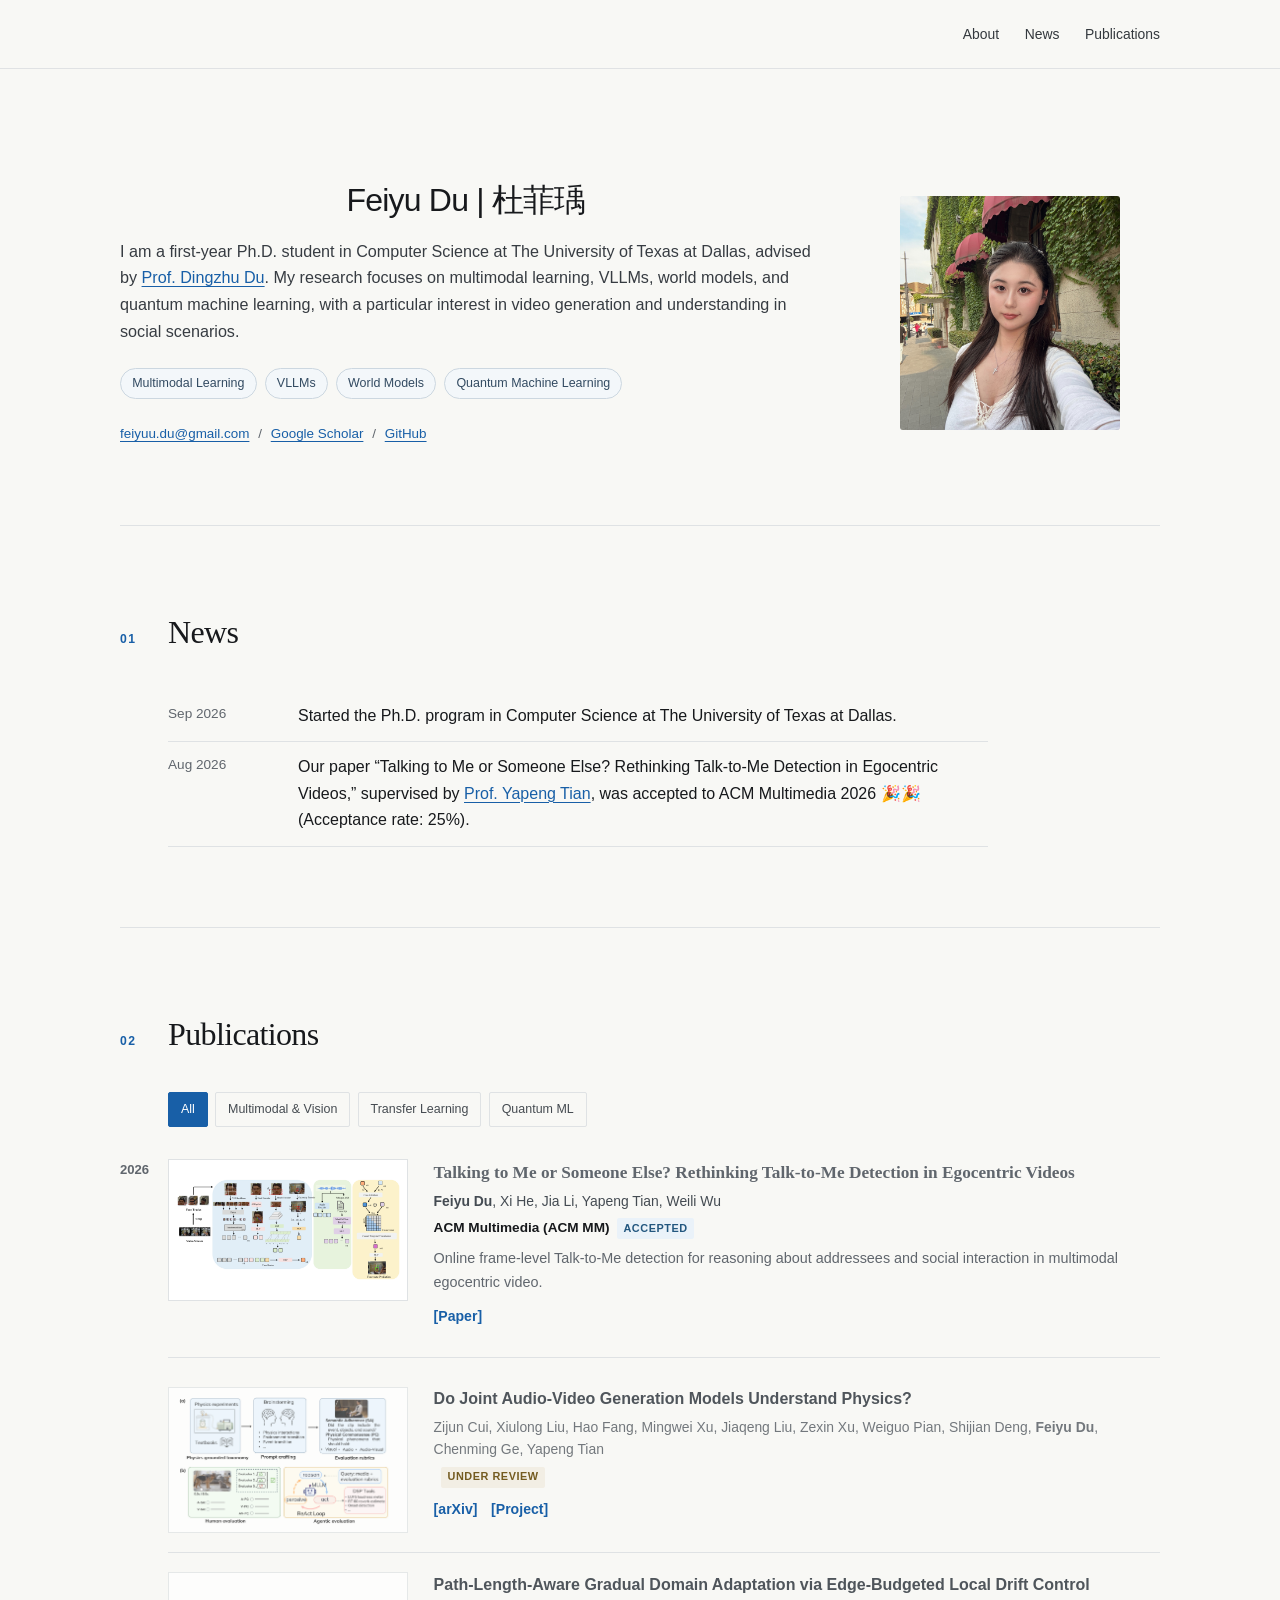
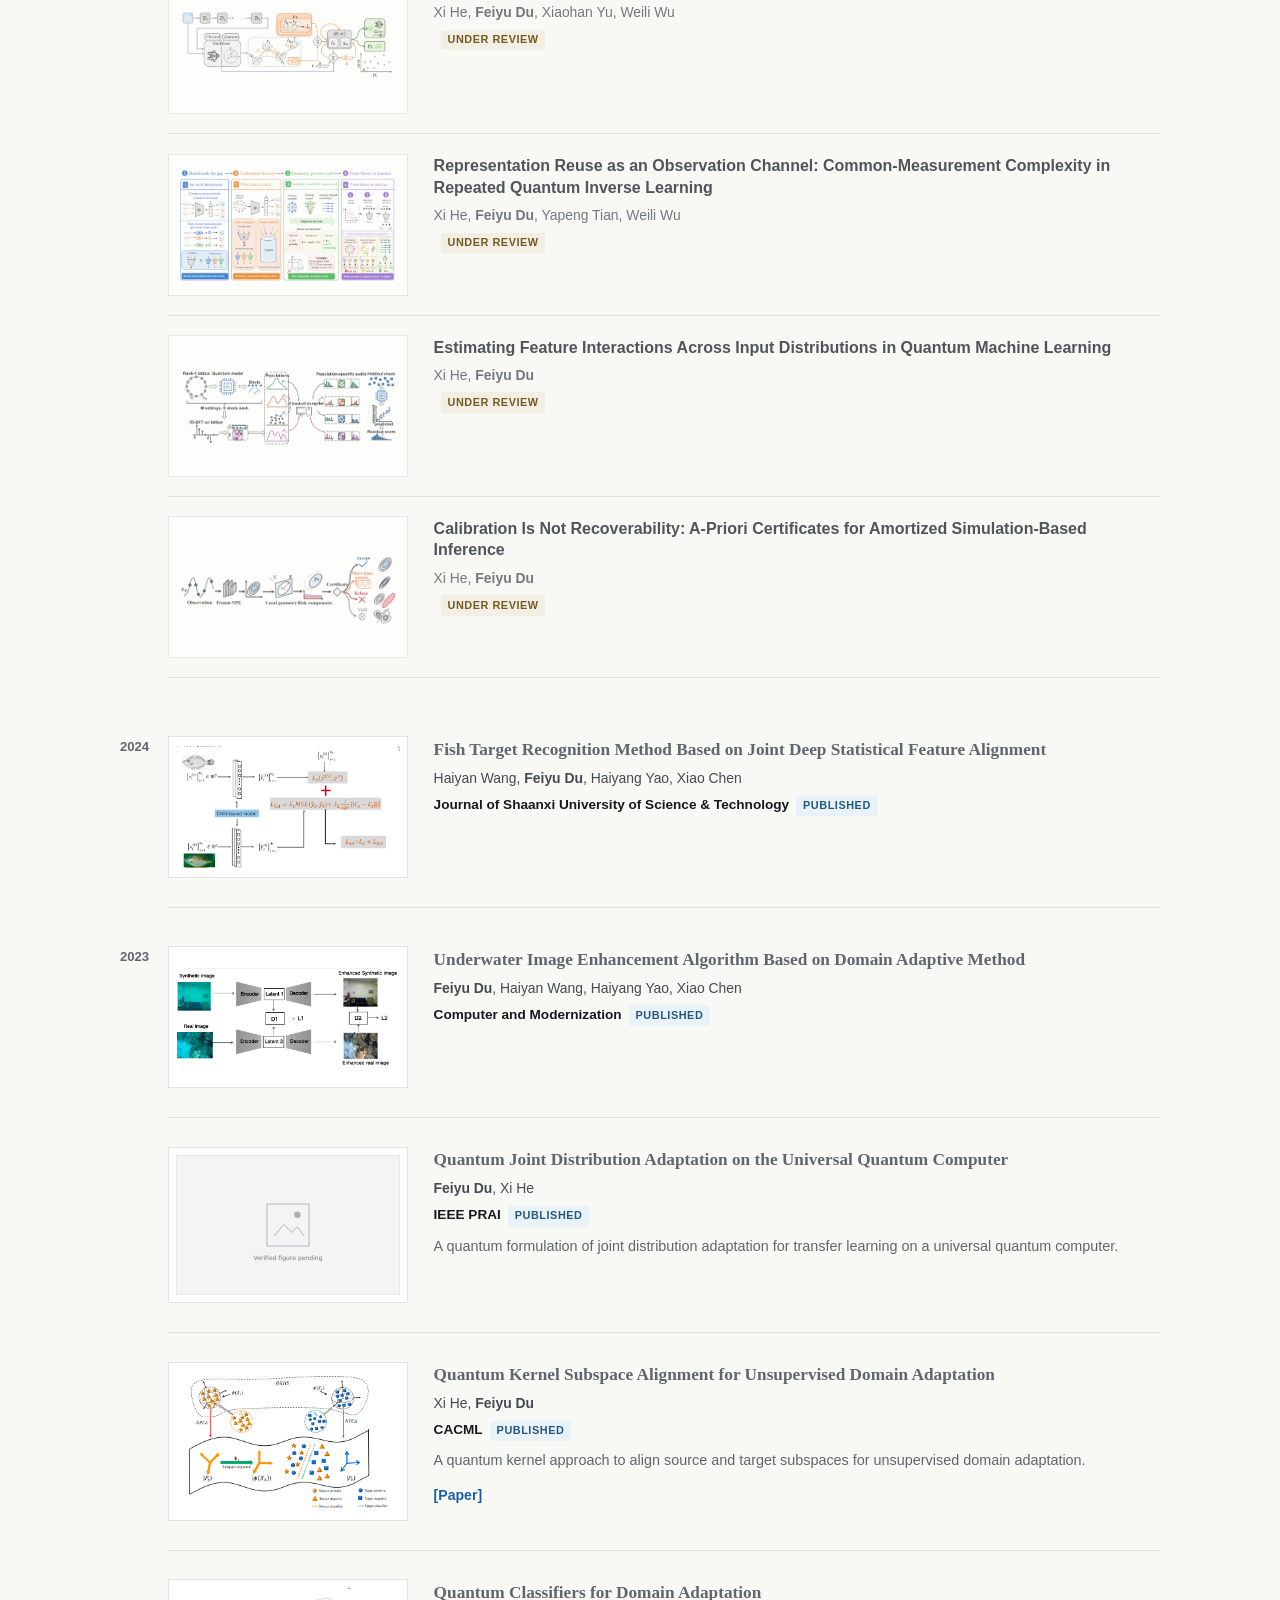
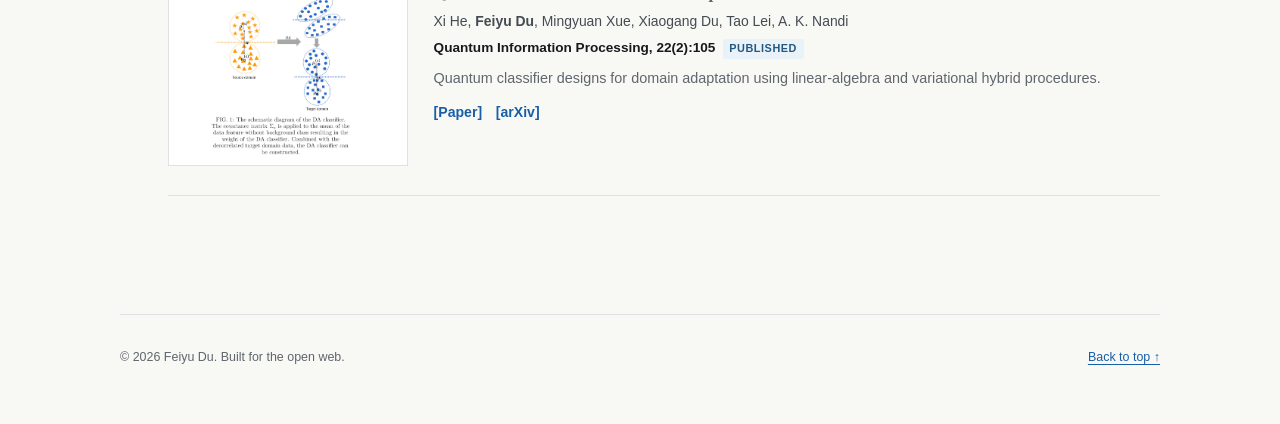
==== index.html @ 26a2f78e "Publish academic website" ====
<!doctype html>
<html lang="en">
<head>
  <meta charset="utf-8">
  <meta name="viewport" content="width=device-width, initial-scale=1">
  <title>Feiyu Du | Computer Science Ph.D. Student</title>
  <meta name="description" content="Feiyu Du is a Computer Science Ph.D. student at The University of Texas at Dallas working on multimodal learning, egocentric video understanding, and social intelligence.">
  <meta name="author" content="Feiyu Du">
  <meta name="theme-color" content="#f8f8f5">
  <meta property="og:type" content="website">
  <meta property="og:url" content="https://feiyu-du.github.io/">
  <meta property="og:title" content="Feiyu Du | Computer Science Ph.D. Student">
  <meta property="og:description" content="Research in multimodal learning, egocentric video understanding, and social intelligence.">
  <meta property="og:image" content="https://feiyu-du.github.io/assets/og-placeholder.svg">
  <link rel="canonical" href="https://feiyu-du.github.io/">
  <link rel="icon" href="assets/favicon.svg" type="image/svg+xml">
  <link rel="stylesheet" href="css/style.css">
  <link rel="stylesheet" href="css/refinements.css">
  <script src="js/main.js" defer></script>
</head>
<body>
  <a class="skip-link" href="#main">Skip to content</a>
  <header class="site-header">
    <nav class="nav wrap" aria-label="Main navigation">
      <button class="nav-toggle" aria-expanded="false" aria-controls="nav-links">Menu</button>
      <div class="nav-links" id="nav-links">
        <a href="#about">About</a><a href="#news">News</a><a href="#publications">Publications</a>
      </div>
    </nav>
  </header>

  <main id="main">
    <section class="intro wrap" id="about">
      <div class="intro-copy">
        <h1>Feiyu Du | 杜菲瑀</h1>
        <p class="bio">I am a first-year Ph.D. student in Computer Science at The University of Texas at Dallas, advised by <a href="https://personal.utdallas.edu/~dxd056000/" target="_blank" rel="noopener noreferrer">Prof. Dingzhu Du</a>. My research focuses on multimodal learning, VLLMs, world models, and quantum machine learning, with a particular interest in video generation and understanding in social scenarios.</p>
        <ul class="interest-list" aria-label="Research interests">
          <li>Multimodal Learning</li><li>VLLMs</li><li>World Models</li><li>Quantum Machine Learning</li>
        </ul>
        <div class="profile-links" aria-label="Profile links">
          <a href="mailto:feiyuu.du@gmail.com">feiyuu.du@gmail.com</a>
          <a href="https://scholar.google.com.hk/citations?user=C6yxoiUAAAAJ&amp;hl=zh-CN" target="_blank" rel="noopener">Google Scholar</a>
          <a href="https://github.com/Feiyu-Du" target="_blank" rel="noopener">GitHub</a>
        </div>
      </div>
      <figure class="portrait">
        <img src="assets/profile.jpg" data-fallback="assets/profile-placeholder.svg" onerror="this.onerror=null;this.closest('figure').classList.add('placeholder');this.src=this.dataset.fallback" alt="Portrait of Feiyu Du" width="360" height="440">
        <figcaption class="placeholder-note">Replace <code>assets/profile.jpg</code> with your photo.</figcaption>
      </figure>
    </section>

    <section class="section wrap" id="news">
      <div class="section-heading"><p class="section-index">01</p><h2>News</h2></div>
      <div id="news-list" class="news-list" aria-live="polite"><p class="loading">Loading news…</p></div>
      <button id="news-more" class="text-button" hidden>Show more</button>
    </section>

    <section class="section wrap" id="publications">
      <div class="section-heading"><p class="section-index">02</p><h2>Publications</h2></div>
      <div class="filters" role="group" aria-label="Filter publications">
        <button class="filter active" data-filter="all" aria-pressed="true">All</button>
        <button class="filter" data-filter="multimodal">Multimodal &amp; Vision</button>
        <button class="filter" data-filter="transfer">Transfer Learning</button>
        <button class="filter" data-filter="quantum">Quantum ML</button>
      </div>
      <div id="publication-list" aria-live="polite"><p class="loading">Loading publications…</p></div>
    </section>
  </main>

  <footer class="footer wrap"><p>© <span id="year"></span> Feiyu Du. Built for the open web.</p><a href="#about">Back to top ↑</a></footer>
</body>
</html>
---- css/style.css ----
:root{--bg:#f8f8f5;--paper:#fff;--ink:#17191c;--muted:#60666d;--line:#dfe2e4;--blue:#185fa7;--blue-soft:#eaf2f9;--max:1040px}*{box-sizing:border-box}html{scroll-behavior:smooth;scroll-padding-top:5.5rem}body{margin:0;background:var(--bg);color:var(--ink);font-family:Inter,ui-sans-serif,-apple-system,BlinkMacSystemFont,"Segoe UI",sans-serif;font-size:16px;line-height:1.65;-webkit-font-smoothing:antialiased}a{color:var(--blue);text-decoration-thickness:1px;text-underline-offset:3px}a:hover{color:#0b477e}.wrap{width:min(calc(100% - 40px),var(--max));margin-inline:auto}.skip-link{position:fixed;top:-100px;left:1rem;z-index:100;padding:.65rem 1rem;background:var(--ink);color:white}.skip-link:focus{top:1rem}.site-header{position:sticky;top:0;z-index:20;border-bottom:1px solid rgba(220,223,225,.85);background:rgba(248,248,245,.96)}.nav{height:68px;display:flex;align-items:center;justify-content:space-between}.wordmark{display:grid;place-items:center;width:34px;height:34px;border:1px solid var(--ink);color:var(--ink);font-family:Georgia,serif;font-weight:700;text-decoration:none}.nav-links{display:flex;gap:1.6rem}.nav-links a{color:#34393e;font-size:.87rem;text-decoration:none}.nav-links a:hover,.nav-links a.active{color:var(--blue)}.nav-toggle{display:none;border:0;background:none;font:inherit;color:var(--ink)}.intro{display:grid;grid-template-columns:minmax(0,1fr) 260px;gap:5.5rem;align-items:center;padding-block:7rem 5rem}.eyebrow,.section-index{margin:0 0 .7rem;color:var(--blue);font-size:.76rem;font-weight:700;letter-spacing:.13em;text-transform:uppercase}.intro h1{margin:0;font-family:Georgia,"Times New Roman",serif;font-size:clamp(3.2rem,7vw,5.4rem);font-weight:500;line-height:1;letter-spacing:-.045em}.role{margin:1.25rem 0 1.6rem;font-size:1.08rem;font-weight:650;line-height:1.45}.role span{color:var(--muted);font-weight:450}.bio{max-width:720px;margin:0;color:#373c42;font-size:1.01rem}.interest-list{display:flex;flex-wrap:wrap;gap:.5rem;margin:1.5rem 0 0;padding:0;list-style:none}.interest-list li{padding:.25rem .7rem;border:1px solid #ccd7e0;border-radius:99px;color:#334b62;background:#f3f7fa;font-size:.78rem}.profile-links{display:flex;flex-wrap:wrap;gap:1.2rem;margin-top:1.5rem}.profile-links a,.paper-links a{font-size:.88rem;font-weight:650}.portrait{margin:0}.portrait img{display:block;width:100%;aspect-ratio:4/5;object-fit:cover;border-radius:3px;filter:grayscale(8%);background:#eceeed}.portrait.placeholder img{object-fit:cover}.placeholder-note{display:none;margin-top:.55rem;color:var(--muted);font-size:.72rem}.portrait.placeholder .placeholder-note{display:block}.section{padding-block:5rem;border-top:1px solid var(--line)}.section-heading{display:grid;grid-template-columns:48px 1fr;align-items:baseline;margin-bottom:2rem}.section-heading h2{margin:0;font-family:Georgia,"Times New Roman",serif;font-size:2rem;font-weight:500;letter-spacing:-.02em}.section-index{margin:0}.section-lede{max-width:650px;margin:-1rem 0 1.75rem 48px;color:var(--muted)}.news-list{max-width:820px;margin-left:48px}.news-item{display:grid;grid-template-columns:110px 1fr;gap:1.25rem;padding:.75rem 0;border-bottom:1px solid var(--line)}.news-date{color:var(--muted);font-size:.85rem;font-variant-numeric:tabular-nums}.news-item p{margin:0}.text-button{margin:1.2rem 0 0 48px;padding:0;border:0;border-bottom:1px solid;background:none;color:var(--blue);font:650 .85rem/1.6 inherit;cursor:pointer}.featured-list{display:grid;gap:1.5rem}.featured-card{display:grid;grid-template-columns:270px 1fr;gap:2rem;min-height:190px;padding:1rem;background:var(--paper);border:1px solid var(--line);border-radius:5px}.featured-card:first-child{border-left:3px solid var(--blue)}.featured-card img{width:100%;height:100%;min-height:170px;object-fit:cover;background:#eef1f3}.featured-content{align-self:center;padding:.5rem .75rem .5rem 0}.featured-content h3,.publication h3,.timeline h3{margin:0 0 .45rem;font-family:Georgia,"Times New Roman",serif;font-size:1.15rem;line-height:1.35}.authors,.venue,.description{margin:.25rem 0}.authors{color:#444b52;font-size:.87rem}.venue{font-size:.85rem;font-weight:650}.description{color:var(--muted);font-size:.9rem}.status{display:inline-block;margin-left:.45rem;padding:.08rem .42rem;border-radius:2px;background:var(--blue-soft);color:#23577f;font-size:.68rem;text-transform:uppercase;letter-spacing:.05em}.status.under-review{background:#f2eee4;color:#745b20}.paper-links{display:flex;flex-wrap:wrap;gap:.85rem;margin-top:.65rem}.paper-links a{text-decoration:none}.paper-links a::before{content:"["}.paper-links a::after{content:"]"}.filters{display:flex;flex-wrap:wrap;gap:.45rem;margin:0 0 2rem 48px}.filter{padding:.38rem .75rem;border:1px solid var(--line);border-radius:2px;background:transparent;color:#454b51;font:inherit;font-size:.78rem;cursor:pointer}.filter:hover,.filter.active{border-color:var(--blue);background:var(--blue);color:#fff}.year-group{display:grid;grid-template-columns:48px 1fr;margin-bottom:2.4rem}.year-group h3{margin:0;color:var(--muted);font-size:.82rem;font-weight:700}.publication{padding:0 0 1.55rem;margin-bottom:1.55rem;border-bottom:1px solid var(--line)}.publication:last-child{margin-bottom:0}.publication h3{font-size:1.08rem}.publication.hidden,.year-group.hidden{display:none}.timeline{margin-left:48px}.timeline article{display:grid;grid-template-columns:175px 1fr;gap:2rem;padding:0 0 2.25rem}.timeline-date{color:var(--muted);font-size:.82rem;font-variant-numeric:tabular-nums}.timeline p{margin:.25rem 0;color:#4d535a}.timeline .position{color:var(--ink);font-weight:600}.education-list article{padding-bottom:1.5rem}.footer{display:flex;justify-content:space-between;padding-block:2rem 3.5rem;border-top:1px solid var(--line);color:var(--muted);font-size:.78rem}.footer p{margin:0}.loading{color:var(--muted)}@media(max-width:760px){.wrap{width:min(calc(100% - 30px),var(--max))}.nav-toggle{display:block}.nav-links{position:absolute;top:68px;left:0;right:0;display:none;flex-direction:column;gap:0;padding:.65rem 15px 1rem;border-bottom:1px solid var(--line);background:var(--bg)}.nav-links.open{display:flex}.nav-links a{padding:.55rem 0}.intro{grid-template-columns:1fr;padding-block:4rem 3.5rem;gap:2.5rem}.portrait{grid-row:1;width:150px}.intro h1{font-size:3.5rem}.section{padding-block:3.5rem}.featured-card{grid-template-columns:1fr;gap:1rem}.featured-card img{height:auto;aspect-ratio:16/8;min-height:0}.featured-content{padding:0 .35rem .5rem}.section-lede,.filters,.news-list,.timeline{margin-left:0}.year-group{grid-template-columns:1fr;gap:.8rem}.year-group>h3{font-size:.76rem}.timeline article{grid-template-columns:1fr;gap:.35rem}.news-item{grid-template-columns:88px 1fr;gap:.8rem}.footer{gap:1rem}}@media(prefers-reduced-motion:reduce){html{scroll-behavior:auto}}@media print{.site-header,.filters,.nav-toggle,.text-button{display:none}.intro,.section{padding-block:2rem}.featured-card{break-inside:avoid}}
---- css/refinements.css ----
/* Final visual hierarchy refinements. Loaded after the base stylesheet. */
body { overflow-x: hidden; }
.nav { justify-content: flex-end; }
.intro h1 {
  font-family: Inter, ui-sans-serif, -apple-system, BlinkMacSystemFont, "Segoe UI", sans-serif;
  font-size: 2rem;
  font-weight: 500;
  line-height: 1.2;
  letter-spacing: -.025em;
  text-align: center;
  margin-bottom: 1.15rem;
}
.profile-links { gap: 0; }
.profile-links a { font-size: .84rem; font-weight: 500; }
.profile-links a + a::before {
  content: "/";
  display: inline-block;
  margin: 0 .55rem;
  color: var(--muted);
  text-decoration: none;
}
.intro-copy,
.featured-content,
.publication { min-width: 0; overflow-wrap: anywhere; }

.portrait { width: 220px; }
.portrait img {
  width: 220px;
  max-width: 100%;
  height: auto;
  aspect-ratio: auto;
  object-fit: contain;
  border-radius: 3px;
}
.featured-card:first-child {
  grid-template-columns: 330px 1fr;
  border-left: 4px solid var(--blue);
  box-shadow: 0 10px 28px rgba(30, 55, 75, .07);
}

.publication.is-under-review { padding-bottom: 1.2rem; margin-bottom: 1.2rem; }
.publication.is-under-review h3 {
  color: #4f555b;
  font-family: Inter, ui-sans-serif, -apple-system, BlinkMacSystemFont, "Segoe UI", sans-serif;
  font-size: 1rem;
  font-weight: 600;
}
.publication.is-under-review .authors,
.publication.is-under-review .venue { color: #73787d; }
.undated-review-list {
  margin-bottom: 2.5rem;
  padding-bottom: .6rem;
  border-bottom: 1px dashed #c8cdd1;
}

.publication {
  display: grid;
  grid-template-columns: 240px minmax(0, 1fr);
  gap: 1.6rem;
  align-items: start;
  padding-bottom: 1.8rem;
  margin-bottom: 1.8rem;
}
.publication-image {
  display: grid;
  place-items: center;
  width: 240px;
  min-height: 142px;
  padding: .45rem;
  background: #fff;
  border: 1px solid var(--line);
}
.publication-image img {
  display: block;
  width: 100%;
  height: auto;
  max-height: 170px;
  object-fit: contain;
}
.publication-content { min-width: 0; padding-top: .1rem; }
.publication-content h3 { margin-bottom: .35rem; }
.publication-content .description { margin-top: .5rem; }
.publication.is-under-review .publication-image { opacity: .72; }

@media (max-width: 760px) {
  .wrap { width: calc(100vw - 30px); max-width: calc(100vw - 30px); }
  .intro h1 { font-size: 1.8rem; }
  .portrait { width: min(220px, 100%); }
  .featured-card:first-child { grid-template-columns: 1fr; }
  .publication { grid-template-columns: 1fr; gap: 1rem; }
  .publication-image { width: 100%; min-height: 0; }
  .publication-image img { max-height: 220px; }
  main,
  .wrap,
  .intro-copy,
  .bio,
  #publication-list,
  .year-group,
  .year-group > div,
  .publication-content { min-width: 0; max-width: 100%; }
  .filters { flex-wrap: nowrap; overflow-x: auto; padding-bottom: .35rem; }
}
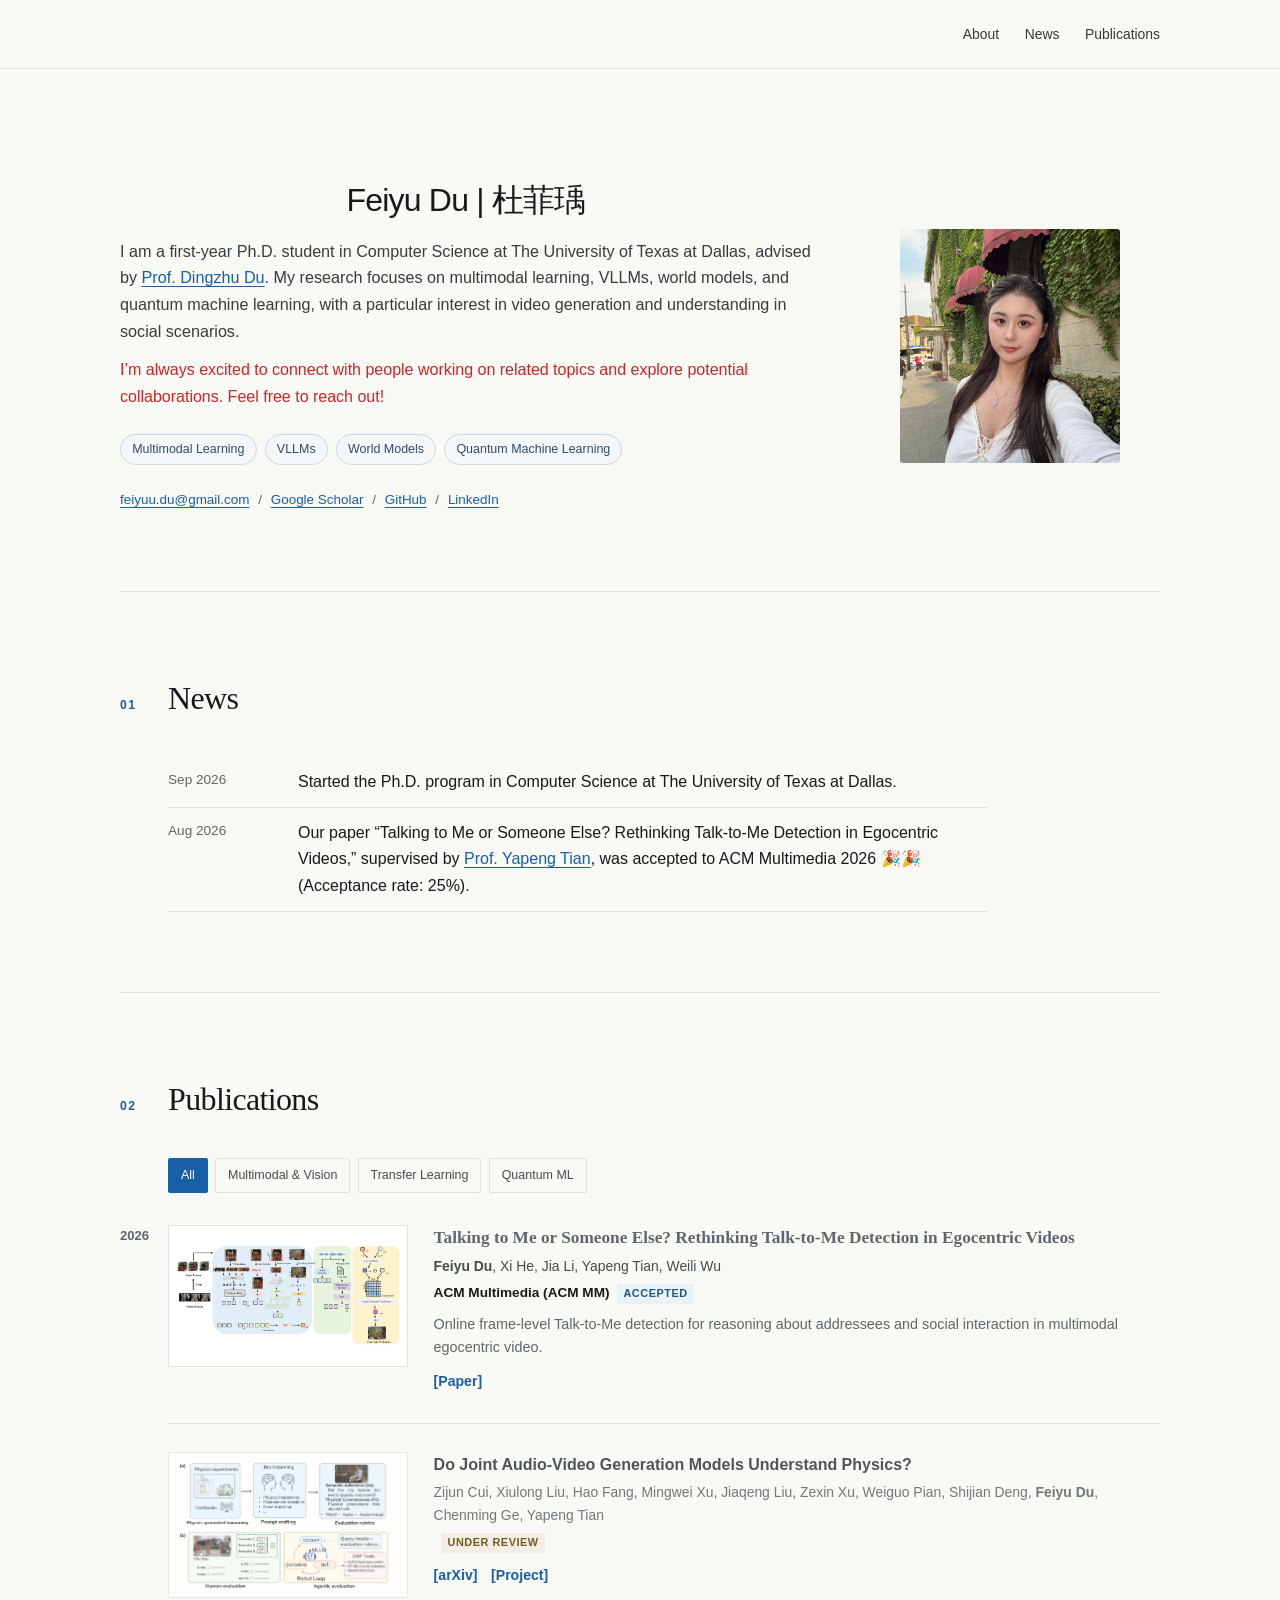
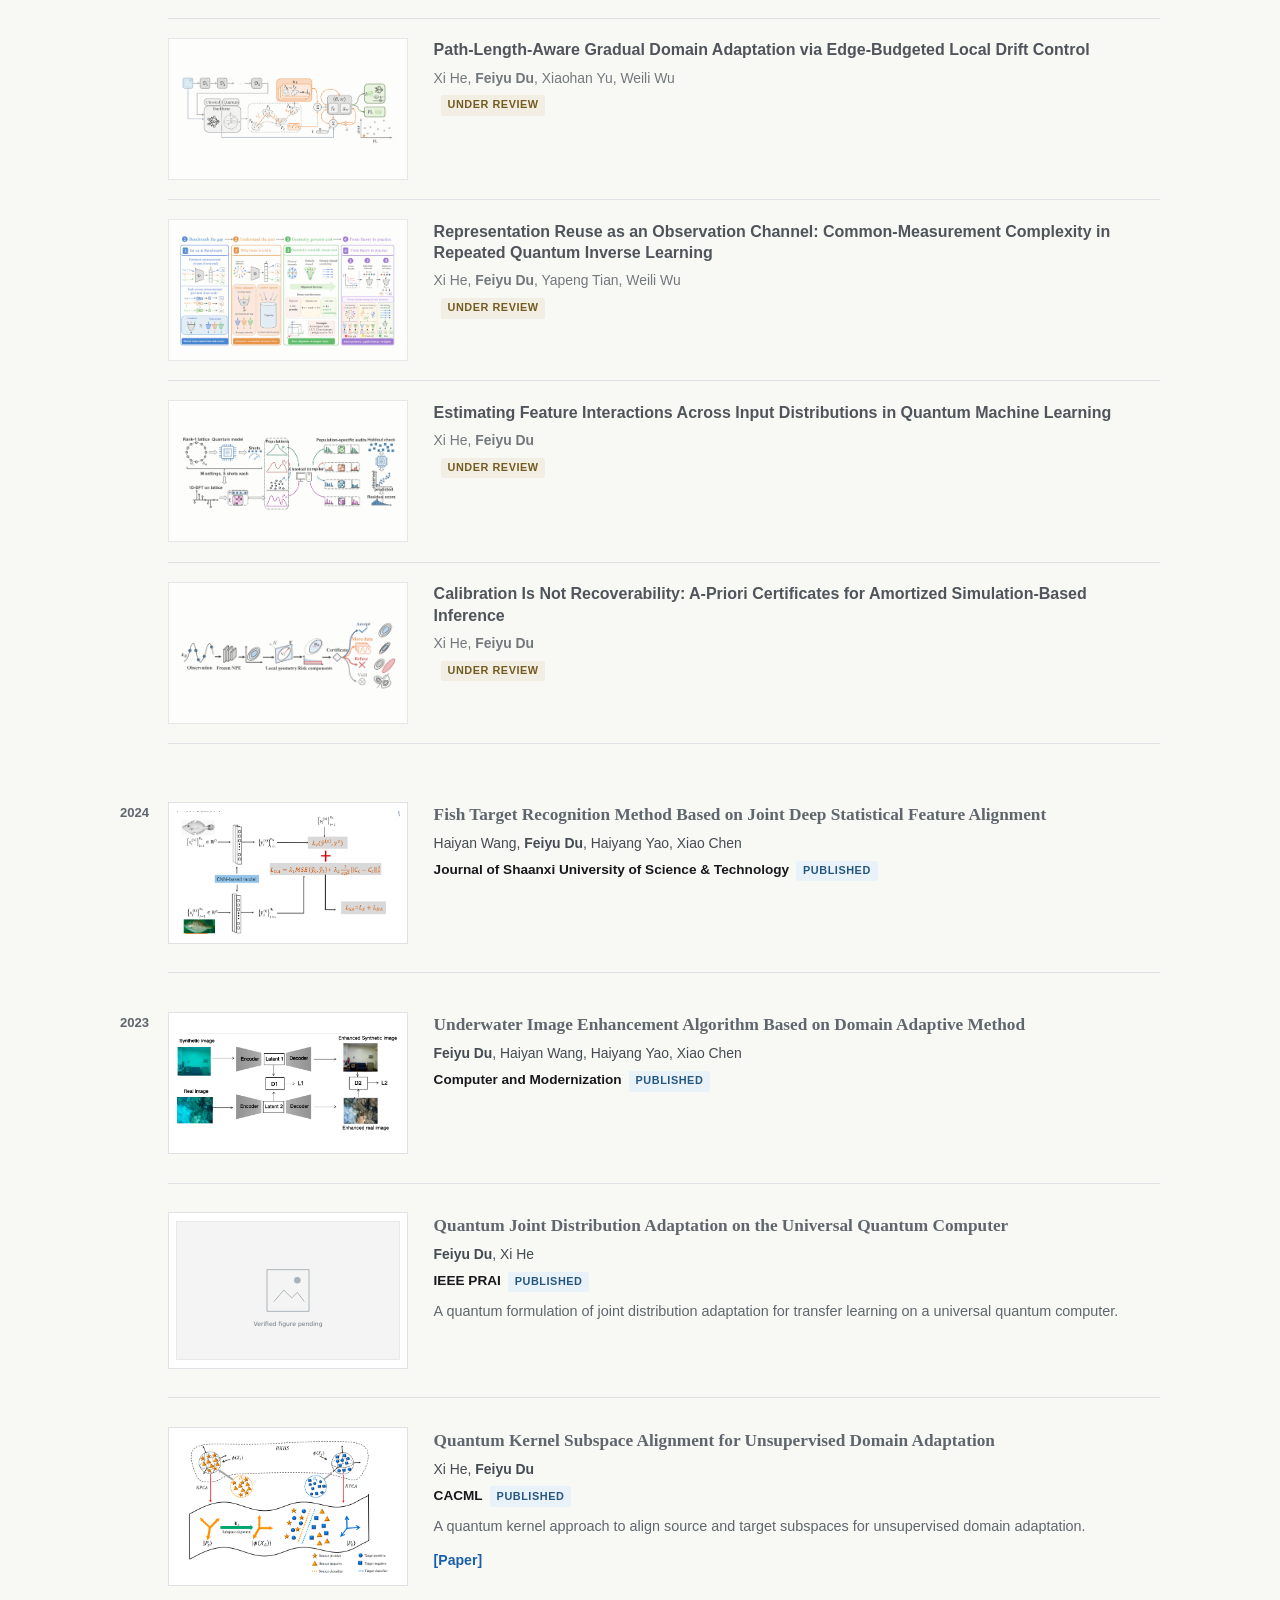
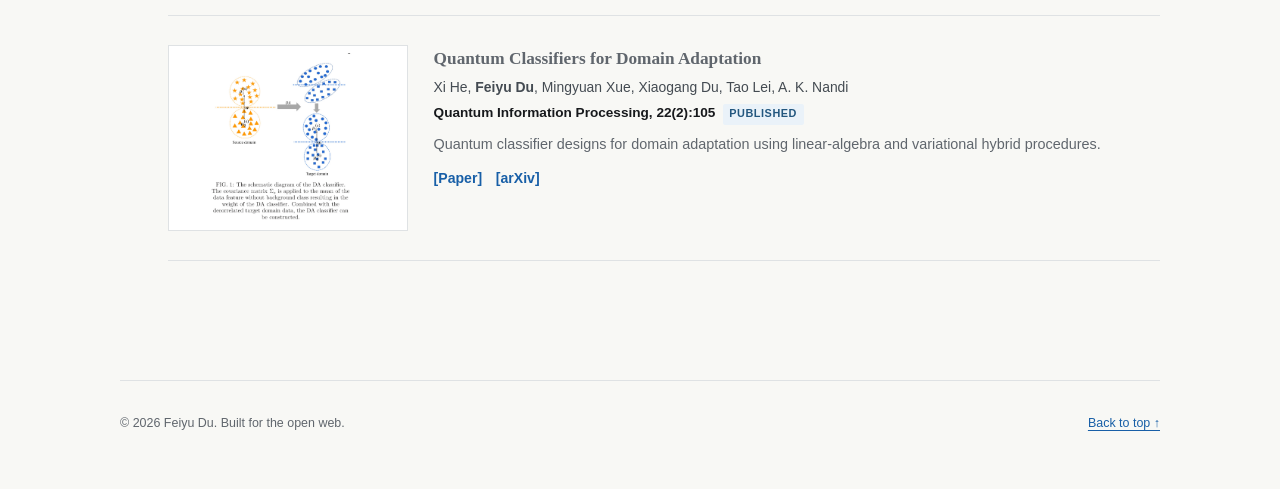
==== commit 39699490: "Add collaboration note and LinkedIn profile" ====
--- a/index.html
+++ b/index.html
@@ -34,6 +34,7 @@
       <div class="intro-copy">
         <h1>Feiyu Du | 杜菲瑀</h1>
         <p class="bio">I am a first-year Ph.D. student in Computer Science at The University of Texas at Dallas, advised by <a href="https://personal.utdallas.edu/~dxd056000/" target="_blank" rel="noopener noreferrer">Prof. Dingzhu Du</a>. My research focuses on multimodal learning, VLLMs, world models, and quantum machine learning, with a particular interest in video generation and understanding in social scenarios.</p>
+        <p class="collaboration-note">I’m always excited to connect with people working on related topics and explore potential collaborations. Feel free to reach out!</p>
         <ul class="interest-list" aria-label="Research interests">
           <li>Multimodal Learning</li><li>VLLMs</li><li>World Models</li><li>Quantum Machine Learning</li>
         </ul>
@@ -41,6 +42,7 @@
           <a href="mailto:feiyuu.du@gmail.com">feiyuu.du@gmail.com</a>
           <a href="https://scholar.google.com.hk/citations?user=C6yxoiUAAAAJ&amp;hl=zh-CN" target="_blank" rel="noopener">Google Scholar</a>
           <a href="https://github.com/Feiyu-Du" target="_blank" rel="noopener">GitHub</a>
+          <a href="https://www.linkedin.com/in/feiyu-iris-du-802977411/" target="_blank" rel="noopener noreferrer">LinkedIn</a>
         </div>
       </div>
       <figure class="portrait">
--- a/css/refinements.css
+++ b/css/refinements.css
@@ -12,6 +12,7 @@
 }
 .profile-links { gap: 0; }
 .profile-links a { font-size: .84rem; font-weight: 500; }
+.collaboration-note { margin: .8rem 0 0; color: #c62828; }
 .profile-links a + a::before {
   content: "/";
   display: inline-block;
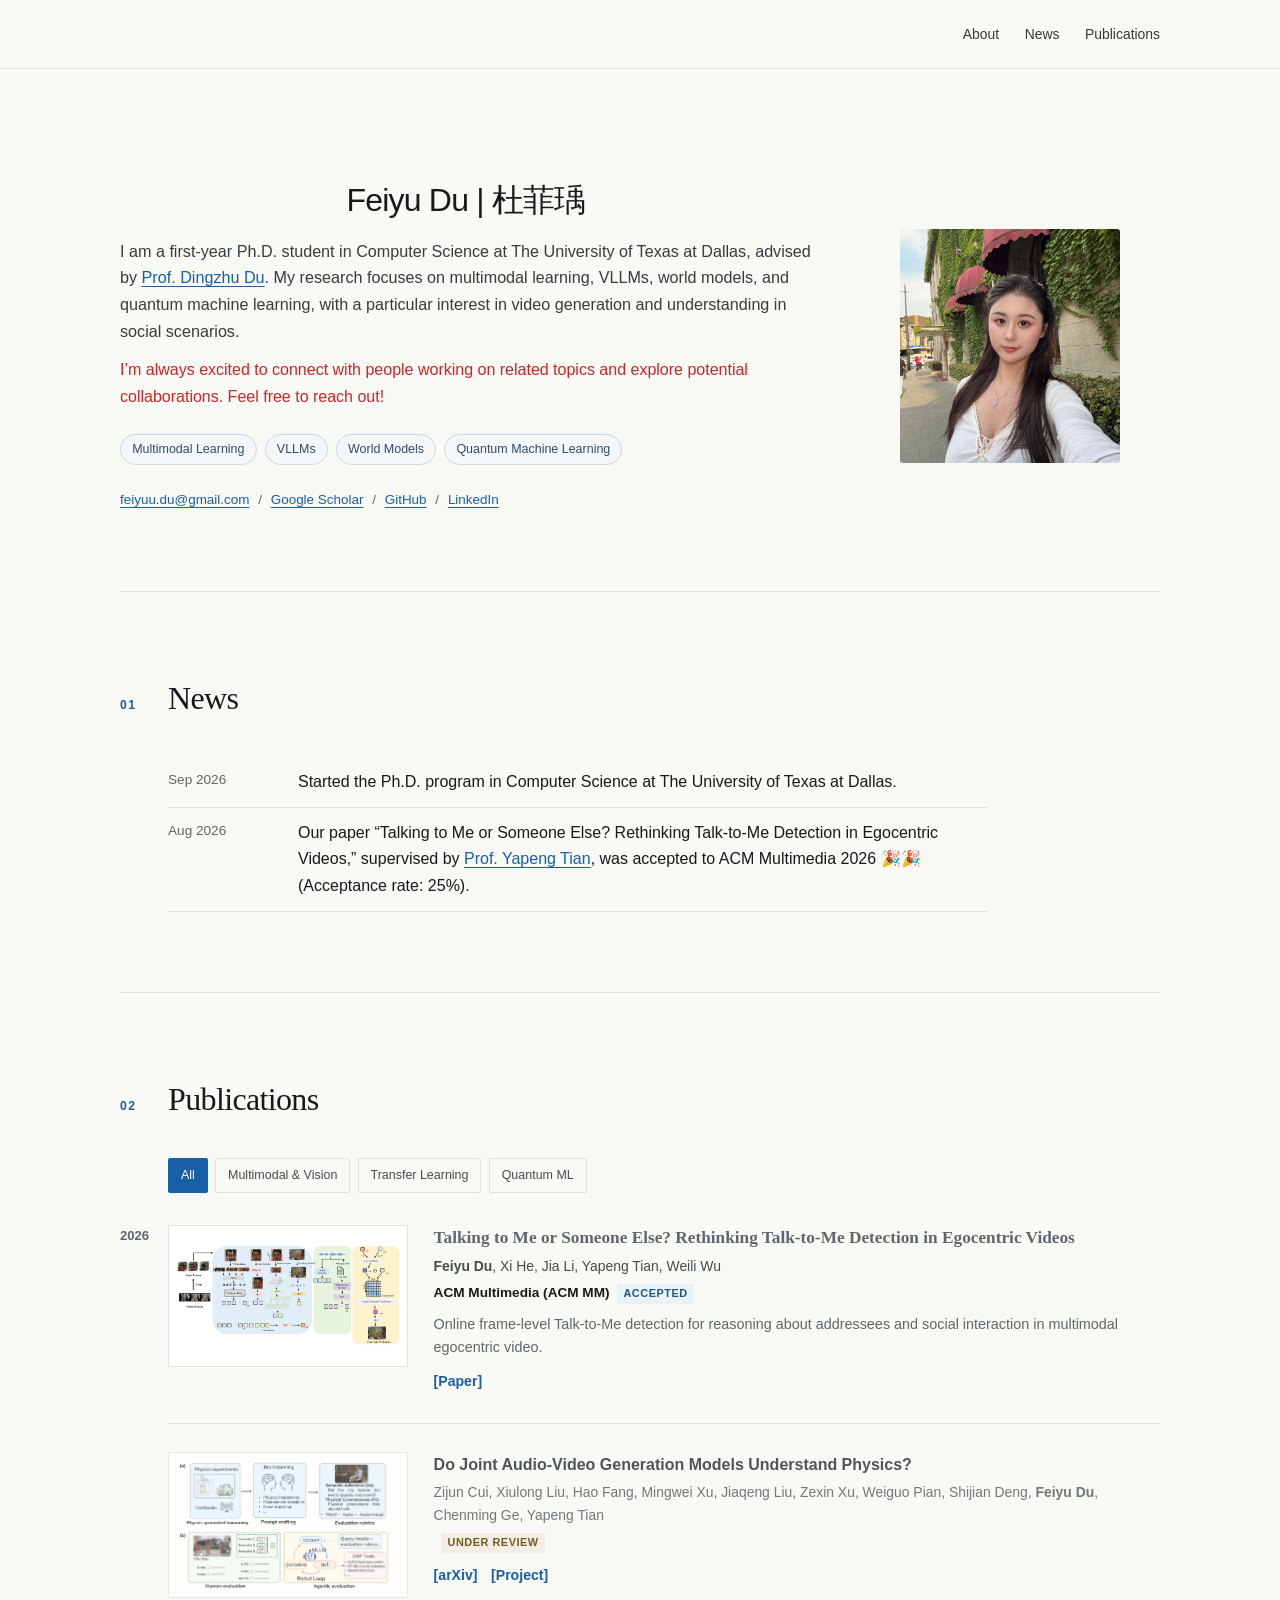
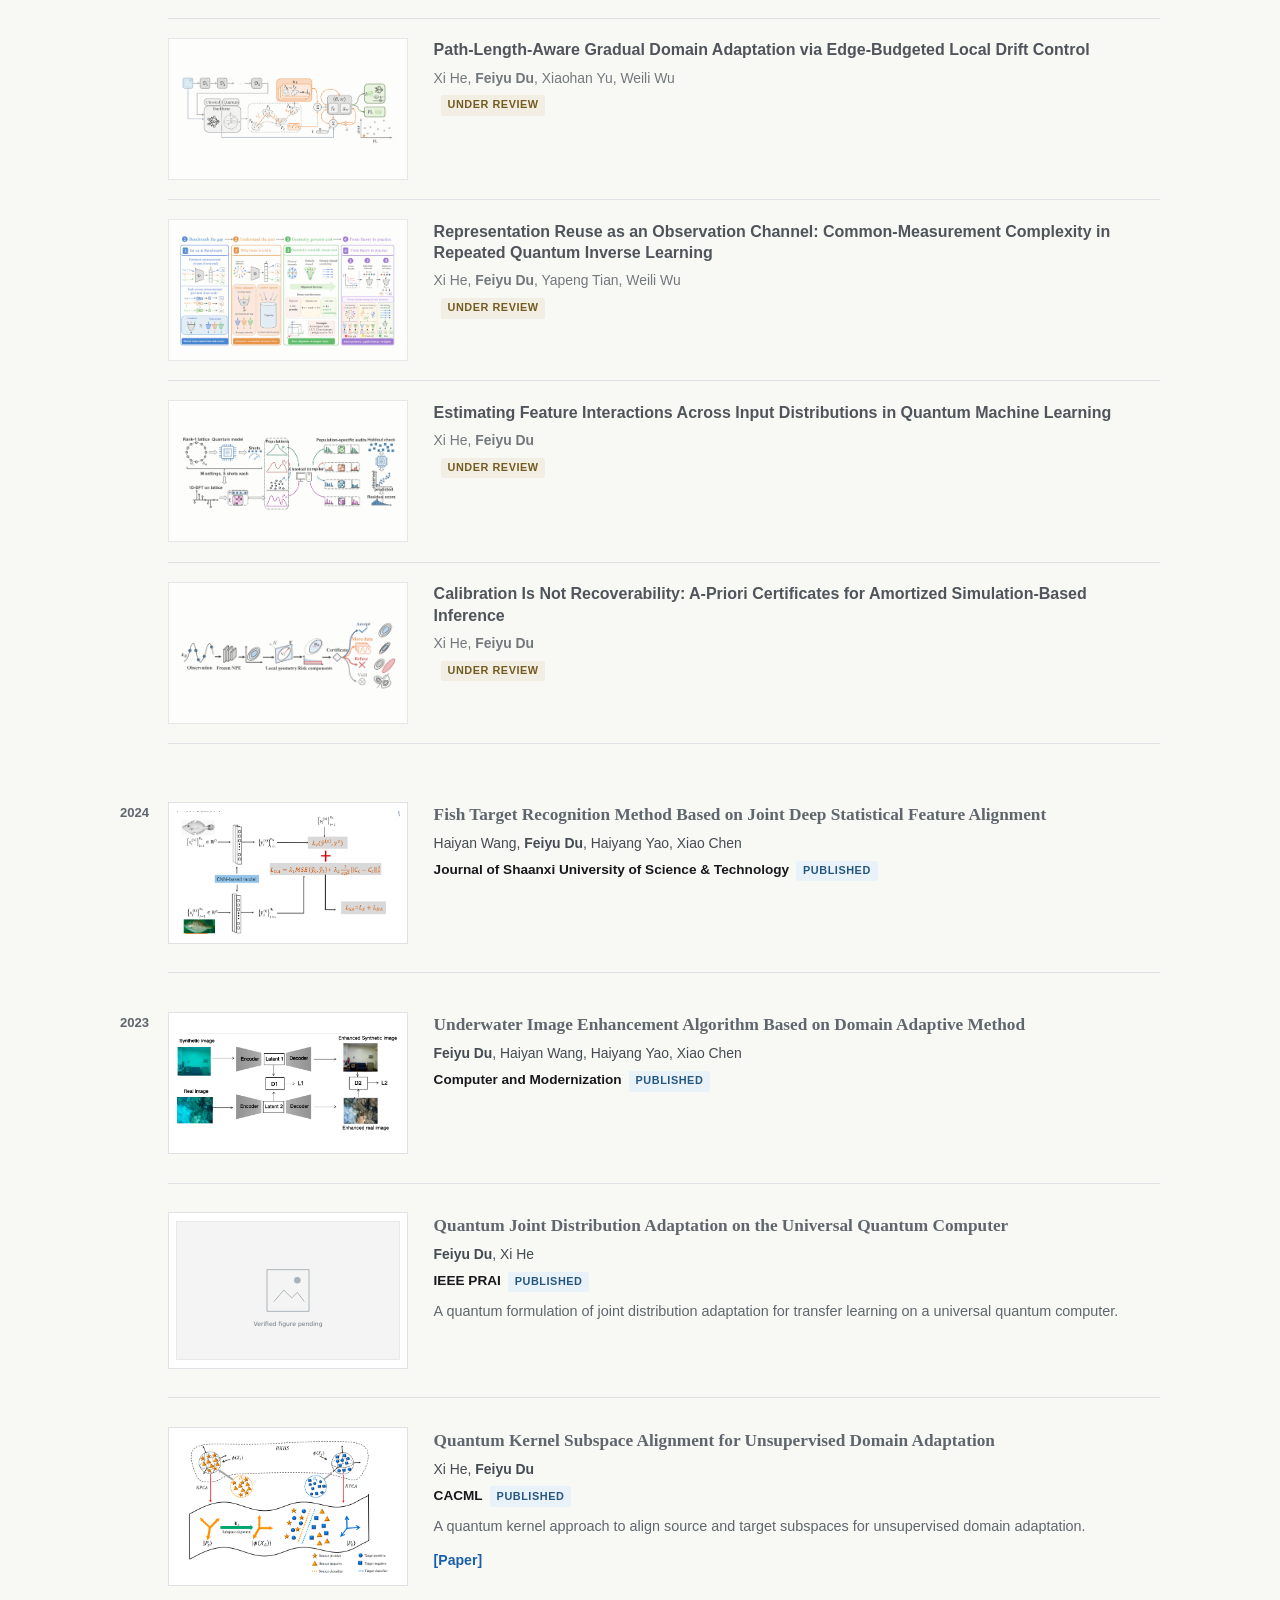
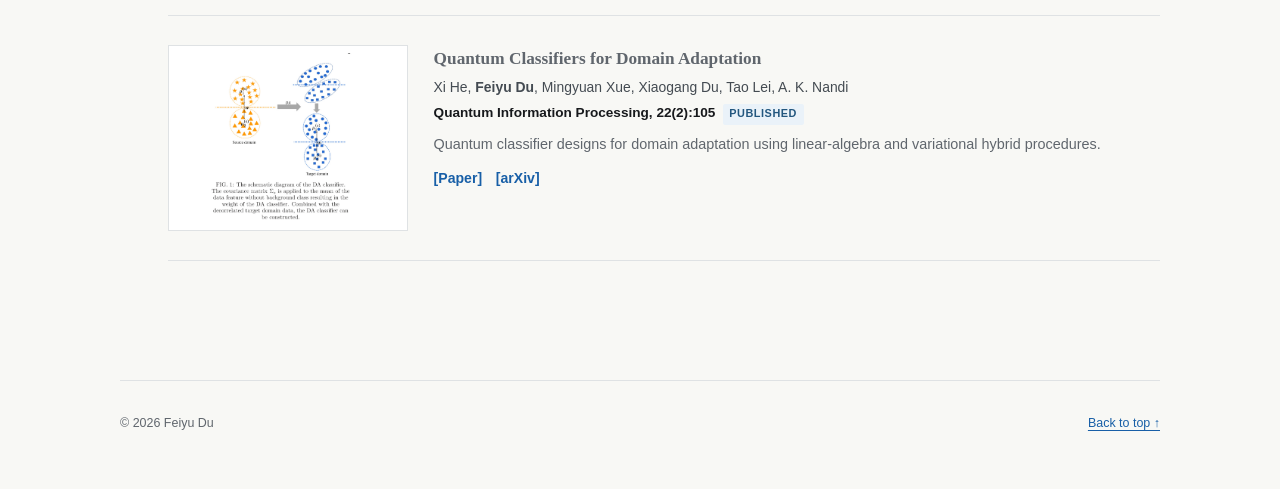
==== commit 5b4bd8e9: "Clean up profile note and footer" ====
--- a/index.html
+++ b/index.html
@@ -47,7 +47,6 @@
       </div>
       <figure class="portrait">
         <img src="assets/profile.jpg" data-fallback="assets/profile-placeholder.svg" onerror="this.onerror=null;this.closest('figure').classList.add('placeholder');this.src=this.dataset.fallback" alt="Portrait of Feiyu Du" width="360" height="440">
-        <figcaption class="placeholder-note">Replace <code>assets/profile.jpg</code> with your photo.</figcaption>
       </figure>
     </section>
 
@@ -69,6 +68,6 @@
     </section>
   </main>
 
-  <footer class="footer wrap"><p>© <span id="year"></span> Feiyu Du. Built for the open web.</p><a href="#about">Back to top ↑</a></footer>
+  <footer class="footer wrap"><p>© 2026 Feiyu Du</p><a href="#about">Back to top ↑</a></footer>
 </body>
 </html>
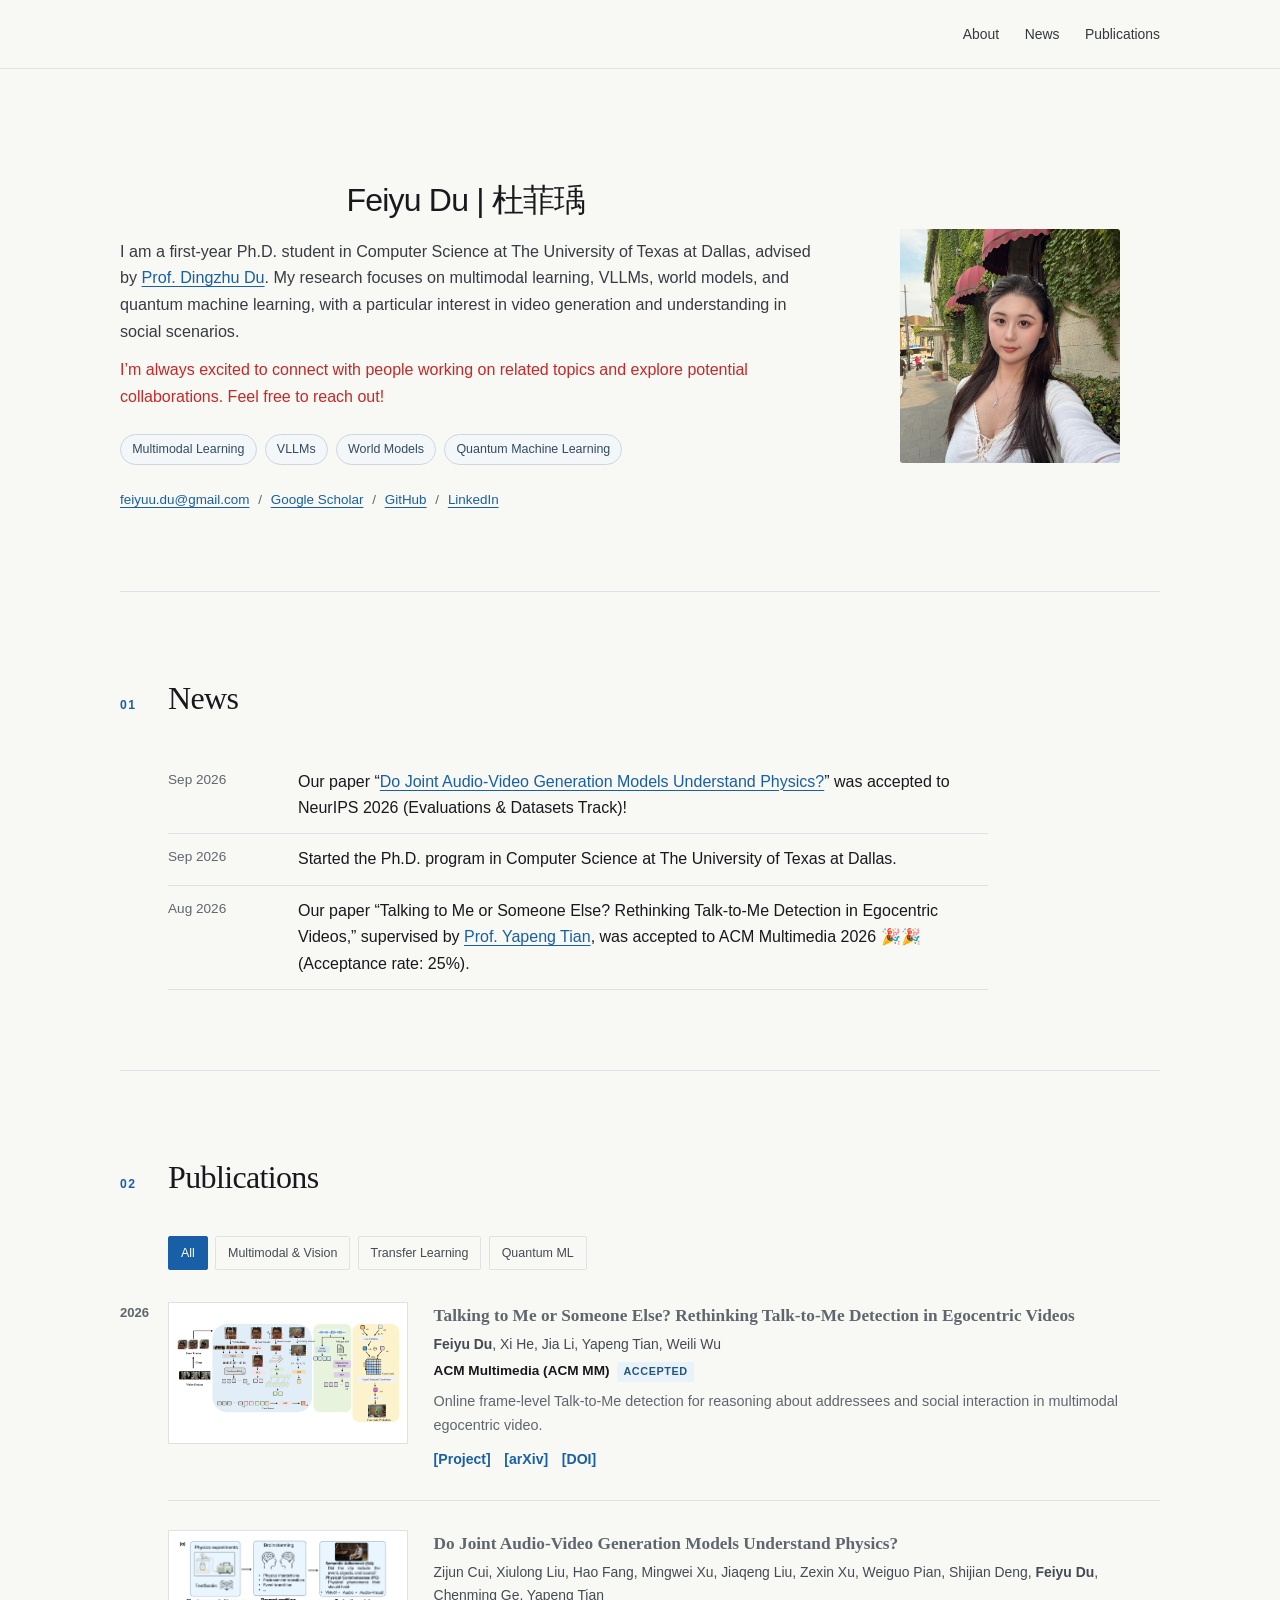
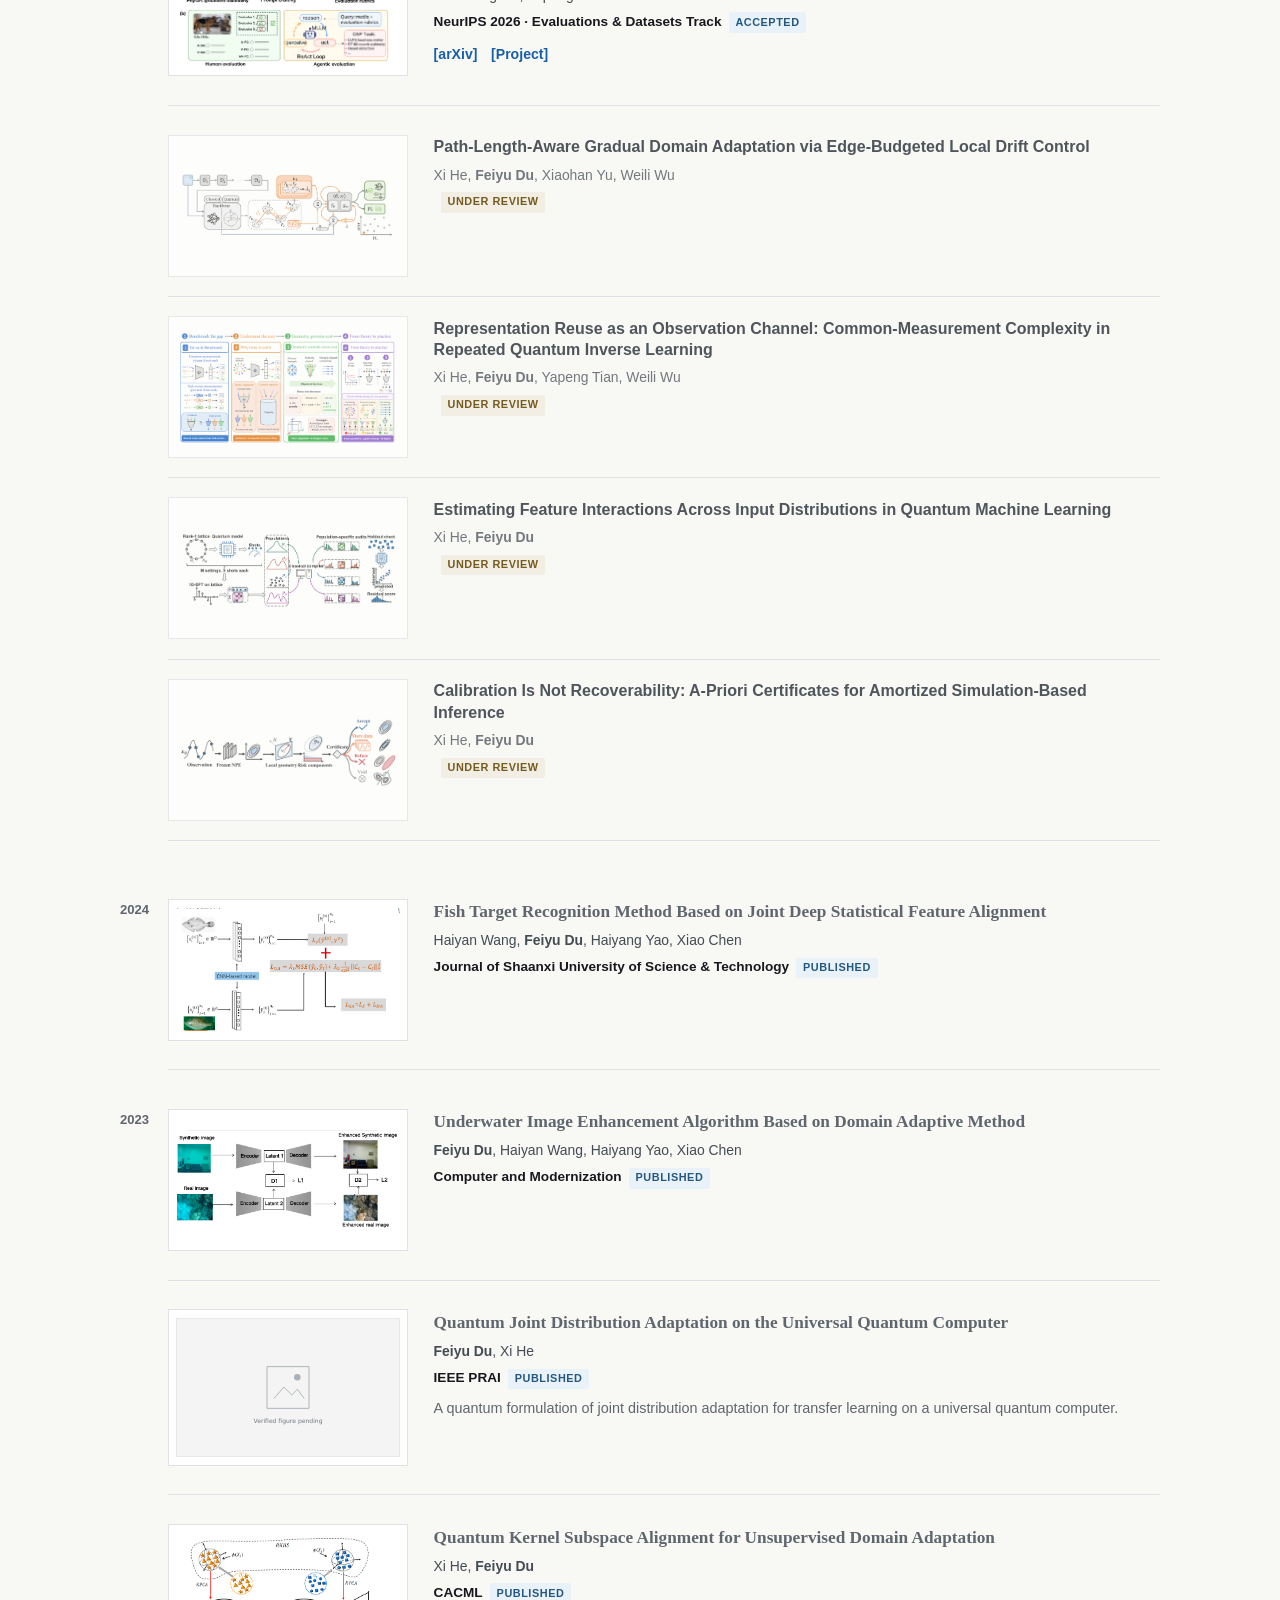
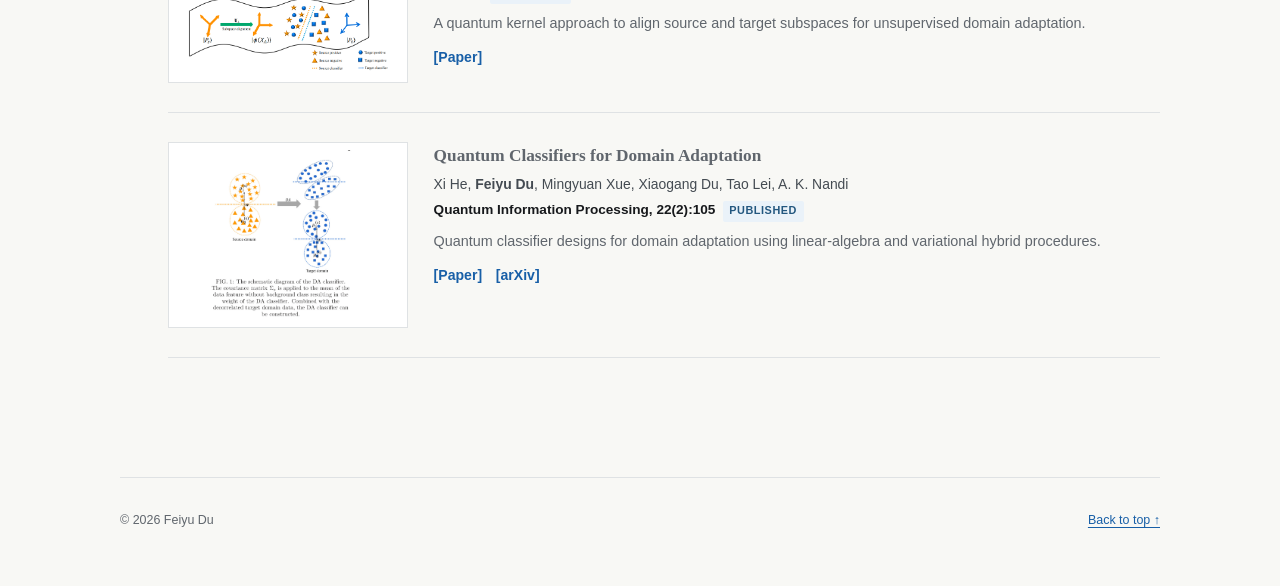
==== commit dd21caf9: "Announce NeurIPS acceptance and improve project navigation" ====
--- a/index.html
+++ b/index.html
@@ -15,8 +15,8 @@
   <link rel="canonical" href="https://feiyu-du.github.io/">
   <link rel="icon" href="assets/favicon.svg" type="image/svg+xml">
   <link rel="stylesheet" href="css/style.css">
-  <link rel="stylesheet" href="css/refinements.css">
-  <script src="js/main.js" defer></script>
+  <link rel="stylesheet" href="css/refinements.css?v=20260930">
+  <script src="js/main.js?v=20260930" defer></script>
 </head>
 <body>
   <a class="skip-link" href="#main">Skip to content</a>
--- a/css/refinements.css
+++ b/css/refinements.css
@@ -80,6 +80,8 @@
 }
 .publication-content { min-width: 0; padding-top: .1rem; }
 .publication-content h3 { margin-bottom: .35rem; }
+.publication-title-link { color: inherit; text-decoration: none; }
+.publication-title-link:hover { color: var(--blue); text-decoration: underline; }
 .publication-content .description { margin-top: .5rem; }
 .publication.is-under-review .publication-image { opacity: .72; }
 
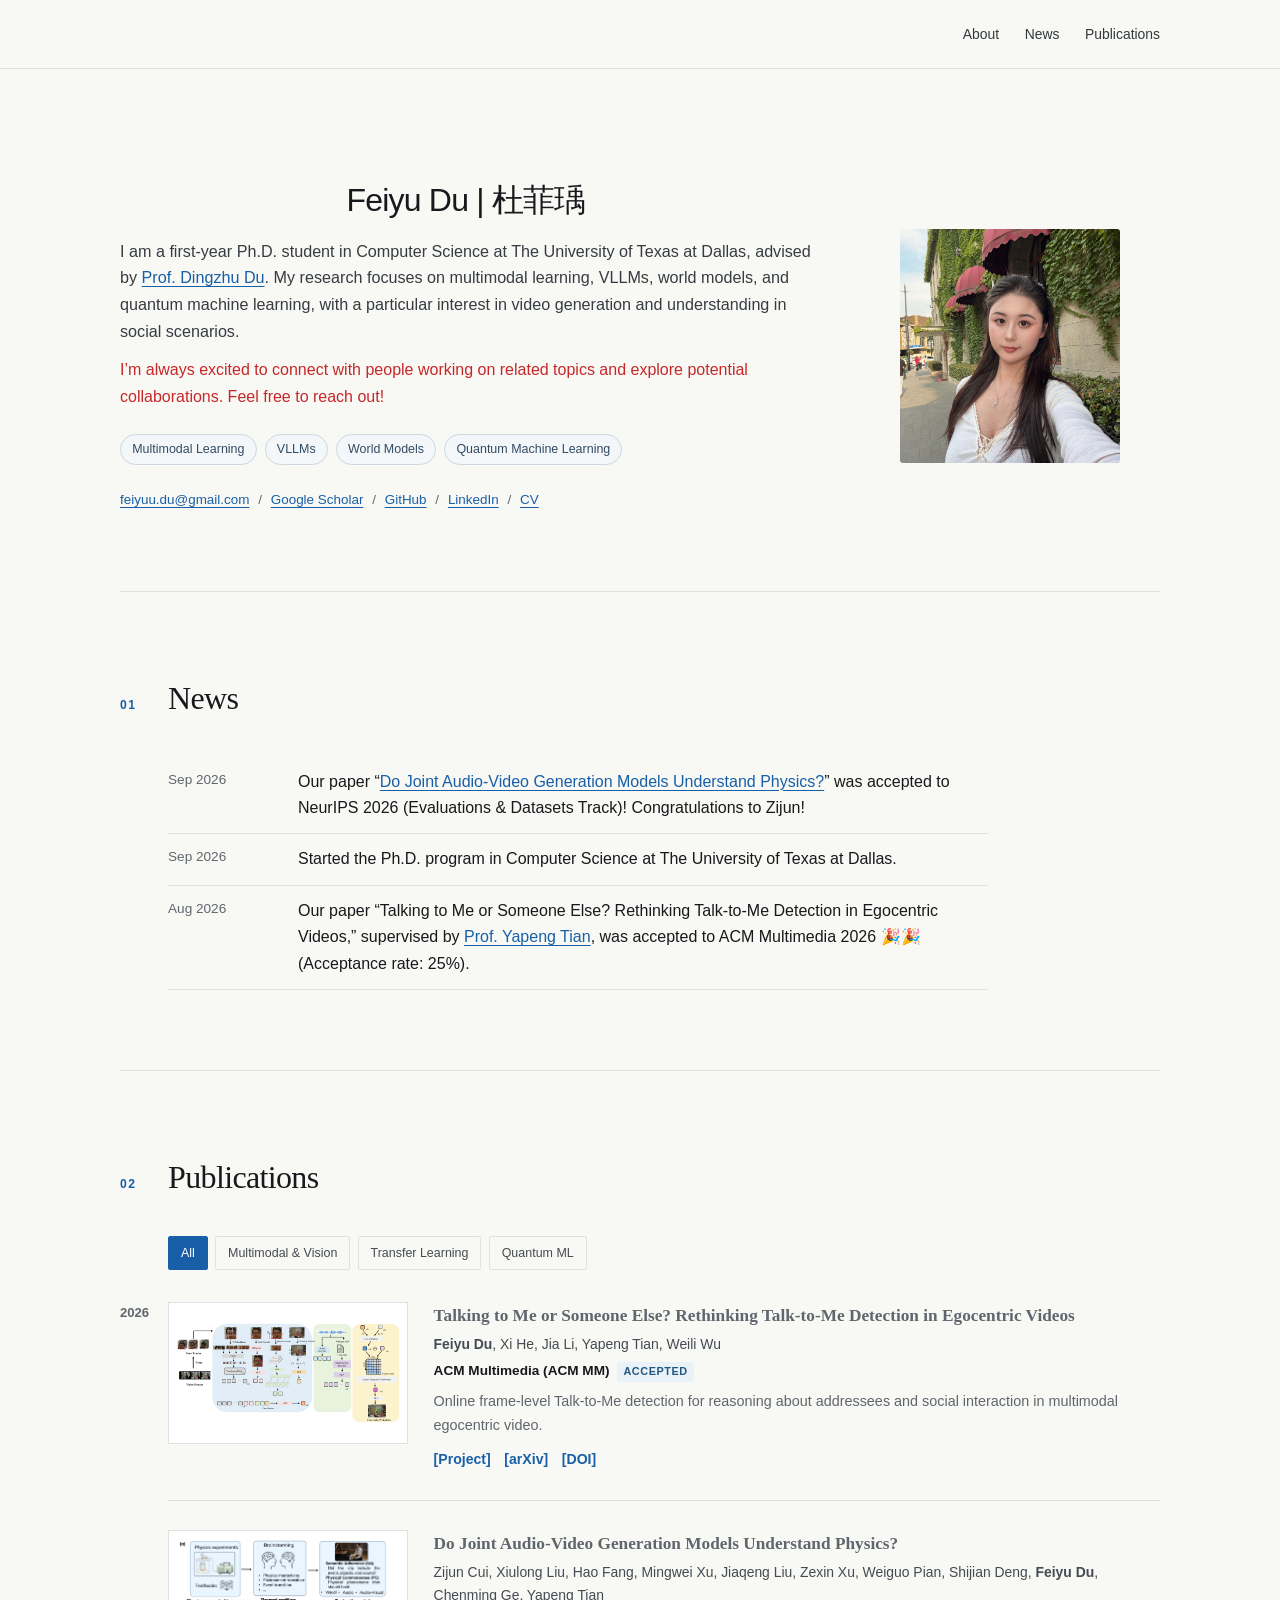
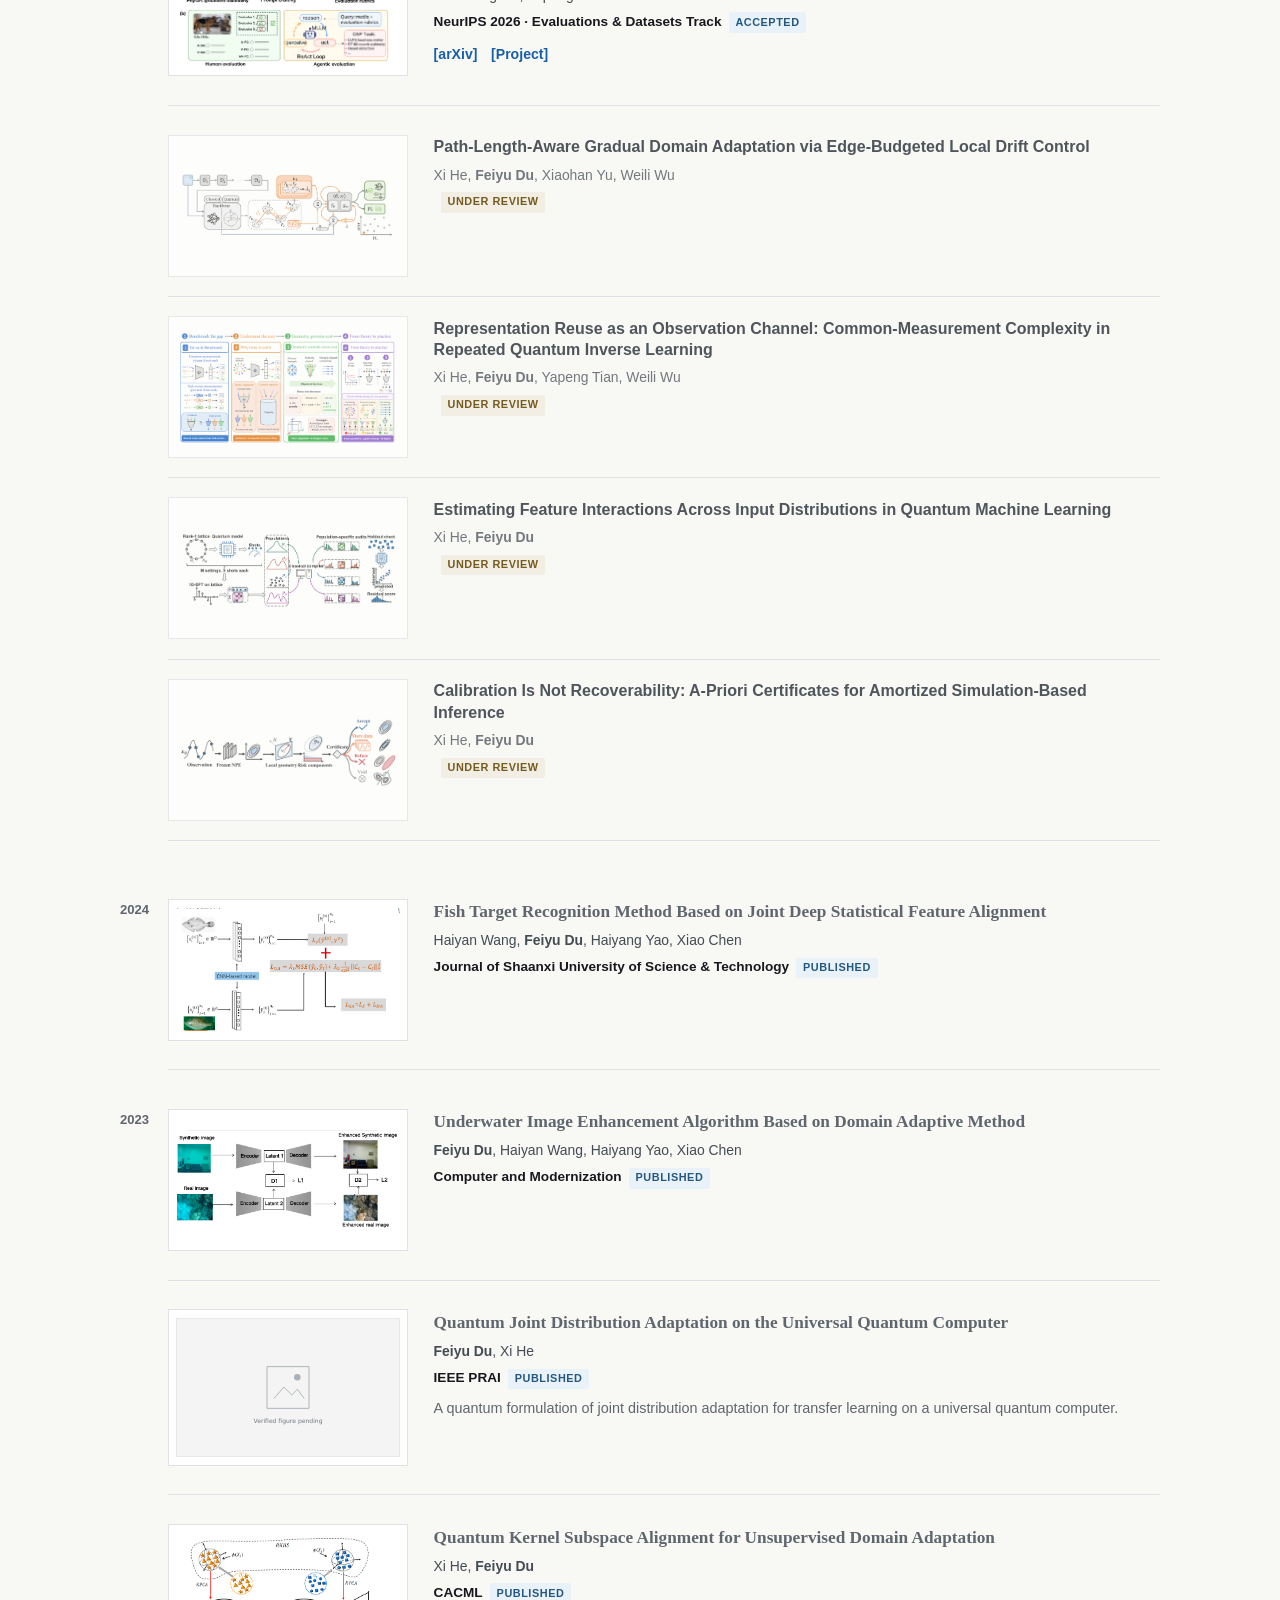
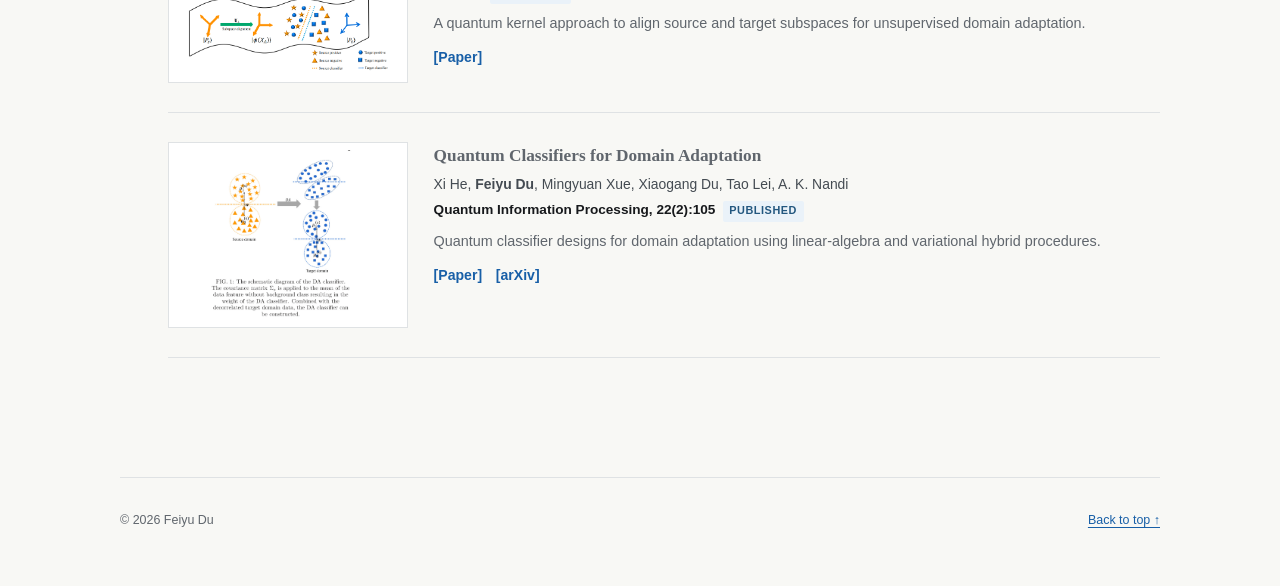
==== commit 4d3bccd0: "Add public CV link to homepage" ====
--- a/index.html
+++ b/index.html
@@ -43,6 +43,7 @@
           <a href="https://scholar.google.com.hk/citations?user=C6yxoiUAAAAJ&amp;hl=zh-CN" target="_blank" rel="noopener">Google Scholar</a>
           <a href="https://github.com/Feiyu-Du" target="_blank" rel="noopener">GitHub</a>
           <a href="https://www.linkedin.com/in/feiyu-iris-du-802977411/" target="_blank" rel="noopener noreferrer">LinkedIn</a>
+          <a href="./Feiyu_Du_Industry_Resume.pdf" target="_blank" rel="noopener noreferrer">CV</a>
         </div>
       </div>
       <figure class="portrait">
